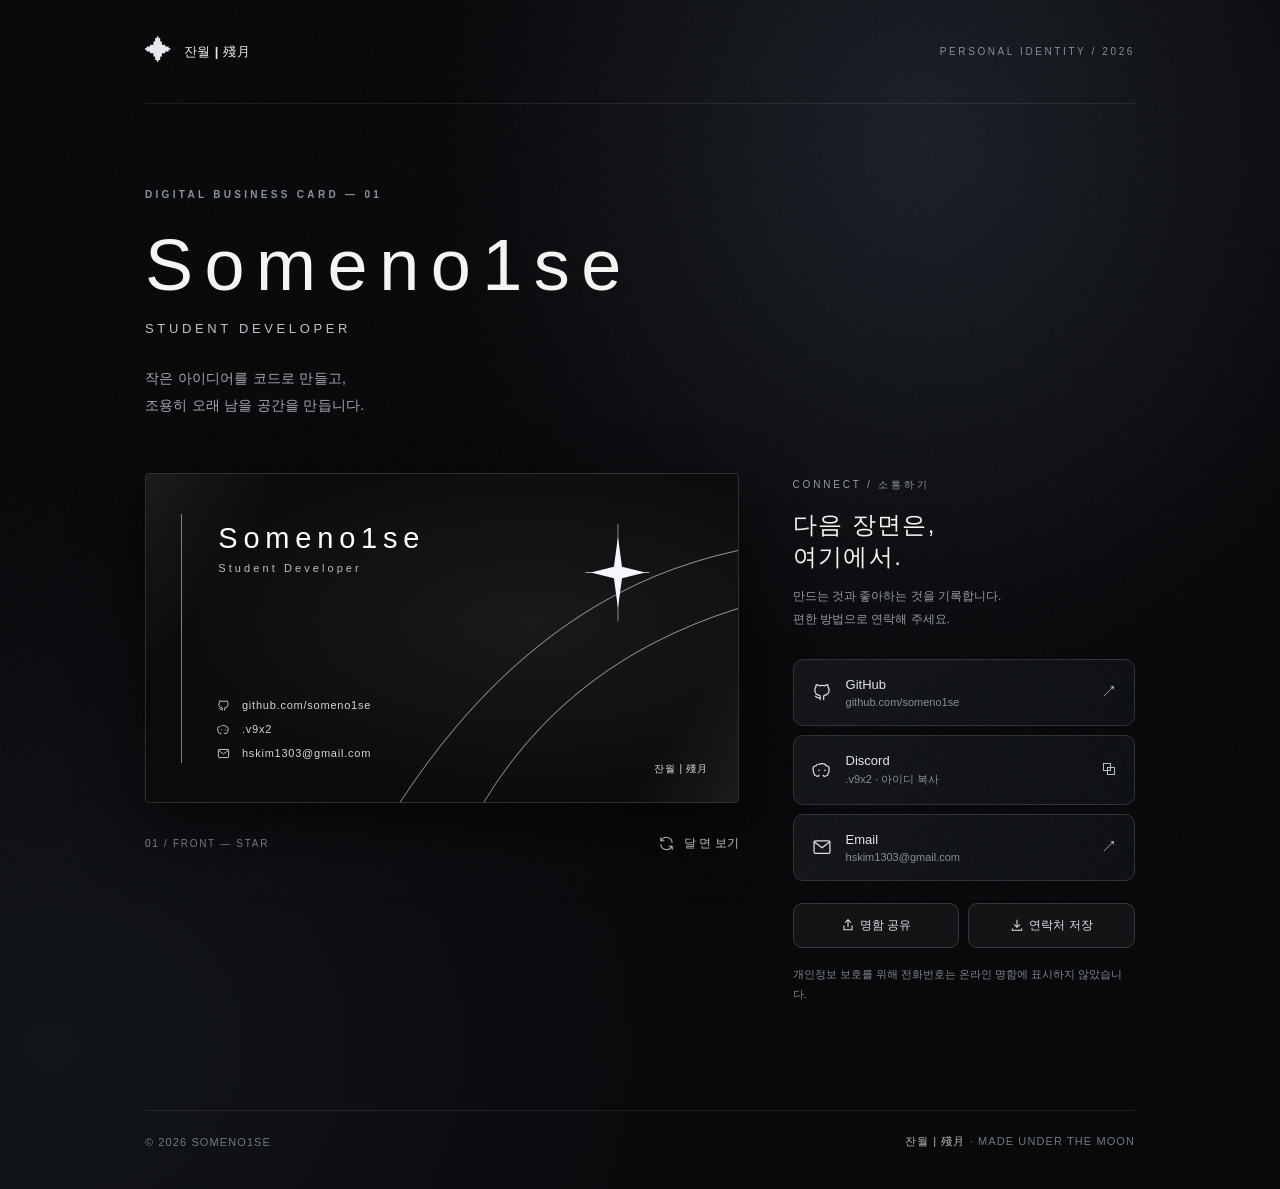
==== card/index.html @ 9a3f2626 "Add Someno1se moon-and-star digital business card" ====
<!doctype html>
<html lang="ko">
<head>
<meta charset="utf-8">
<meta name="viewport" content="width=device-width, initial-scale=1, viewport-fit=cover">
<meta name="theme-color" content="#08090b">
<meta name="description" content="Someno1se | Student Developer. 달빛 아래, 조용히 코드를 만듭니다.">
<meta property="og:type" content="website">
<meta property="og:title" content="Someno1se — Digital Card">
<meta property="og:description" content="Student Developer · 잔월 | 殘月">
<title>Someno1se · Digital Card</title>
<style>
:root{color-scheme:dark;--bg:#08090b;--panel:#111317;--ink:#f5f5f3;--soft:#a9aab0;--line:#303238}
*{box-sizing:border-box}
html{scroll-behavior:smooth}
body{margin:0;min-height:100vh;background:radial-gradient(ellipse at 72% 12%,#1c2027 0,transparent 37%),radial-gradient(ellipse at 4% 88%,#12151a 0,transparent 38%),var(--bg);color:var(--ink);font-family:-apple-system,BlinkMacSystemFont,"Apple SD Gothic Neo","Malgun Gothic",sans-serif;-webkit-font-smoothing:antialiased}
body:before{content:"";position:fixed;inset:0;pointer-events:none;opacity:.16;background-image:url("data:image/svg+xml,%3Csvg viewBox='0 0 180 180' xmlns='http://www.w3.org/2000/svg'%3E%3Cfilter id='n'%3E%3CfeTurbulence type='fractalNoise' baseFrequency='.9' numOctaves='3' stitchTiles='stitch'/%3E%3C/filter%3E%3Crect width='100%25' height='100%25' filter='url(%23n)' opacity='.12'/%3E%3C/svg%3E")}
a{color:inherit;text-decoration:none}
button{font:inherit}
.shell{max-width:1050px;margin:0 auto;padding:0 30px}
.site-head{height:104px;display:flex;align-items:center;justify-content:space-between;border-bottom:1px solid #ffffff16}
.brand{display:inline-flex;align-items:center;gap:11px;color:#e8e8e8;font-size:13px;font-weight:550;letter-spacing:.04em}
.brand .mark{color:#e7e9ee;font-size:27px;font-weight:300;line-height:1}
.head-tag{font-size:10px;letter-spacing:.26em;color:#898d97}
main{padding:85px 0 45px}
.overline{font-size:10px;letter-spacing:.33em;color:#8c929c;font-weight:600;margin:0 0 26px}
.heading{font-family:"Helvetica Neue",Arial,sans-serif;font-weight:300;letter-spacing:.16em;font-size:clamp(37px,6.8vw,72px);line-height:1.1;margin:0}
.role{margin:16px 0 0;font-size:13px;letter-spacing:.28em;color:#c0c2c8;font-weight:300}
.lead{margin:29px 0 0;color:#a4a8b0;font-size:14px;letter-spacing:.015em;line-height:1.9}
.layout{display:grid;grid-template-columns:minmax(0,1.3fr) minmax(280px,.75fr);align-items:start;gap:54px;margin-top:55px}
.stage{min-width:0}
.flip-card{display:block;position:relative;width:100%;aspect-ratio:1.8;perspective:1500px;background:none;border:0;padding:0;cursor:pointer;text-align:left;border-radius:5px;filter:drop-shadow(0 26px 32px #0009)}
.flip-card:focus-visible{outline:2px solid #c9d4e4;outline-offset:9px}
.card-inner{display:block;position:absolute;inset:0;transform-style:preserve-3d;transition:transform .85s cubic-bezier(.2,.75,.2,1)}
.flip-card.is-flipped .card-inner{transform:rotateY(180deg)}
.face{position:absolute;inset:0;overflow:hidden;display:block;background:#0d0e10;border:1px solid #2f3032;border-radius:4px;backface-visibility:hidden;-webkit-backface-visibility:hidden}
.face:after{content:"";pointer-events:none;position:absolute;inset:0;background:linear-gradient(125deg,#fff1 0,transparent 18%,transparent 86%,#fff1 100%)}
.star-face{padding:8% 8%;background:radial-gradient(ellipse at 65% 45%,#17191b,#0a0b0d 74%)}
.star-face .rail{position:absolute;left:6%;top:12%;height:76%;width:1px;background:#c4c6cc9e}
.star-face .name{display:block;margin-left:5%;font-size:clamp(15px,2.8vw,29px);letter-spacing:.2em;font-weight:350;position:relative;z-index:1}
.star-face .job{display:block;margin:7px 0 0 5%;font-size:clamp(7px,1.05vw,11px);letter-spacing:.28em;color:#bbbdc2;position:relative;z-index:1}
.small-contacts{position:absolute;left:12%;bottom:13%;display:flex;flex-direction:column;gap:clamp(6px,.85vw,12px);z-index:2;color:#d3d4d7;font-size:clamp(7px,1vw,11px);letter-spacing:.07em}
.small-contacts span{display:flex;align-items:center;gap:12px}
.small-contacts svg{width:13px;height:13px;stroke:#e0e1e4;fill:none;stroke-width:1.6}
.star-face .zanwol{position:absolute;right:5%;bottom:8%;font-size:clamp(7px,.85vw,10px);letter-spacing:.08em;color:#d7d6d5;z-index:3}
.orbits{position:absolute;right:-2%;top:5%;height:96%;width:65%;pointer-events:none}
.moon-face{transform:rotateY(180deg);background:#0b0c0e}
.moon-visual{position:absolute;right:-1%;top:-5%;height:112%;width:71%;overflow:visible}
.moon-face .corner{position:absolute;border-color:#d2d5da;width:22px;height:22px}
.moon-face .tl{top:8%;left:6%;border-top:1px solid;border-left:1px solid}
.moon-face .br{bottom:7%;right:5%;border-bottom:1px solid;border-right:1px solid}
.moon-face .moon-name{position:absolute;inset:0;display:flex;flex-direction:column;align-items:center;justify-content:center;gap:18px;z-index:2;font-family:"Helvetica Neue",Arial,sans-serif;font-size:clamp(23px,4.7vw,44px);font-weight:300;letter-spacing:.26em;padding-left:.2em;text-shadow:0 2px 13px #000}
.moon-face .moon-name:after{content:"";width:44px;height:1px;background:#edf0f3}
.flip-instruction{display:flex;justify-content:space-between;align-items:center;gap:10px;margin-top:24px;color:#989da7;font-size:12px;letter-spacing:.07em}
.flip-control{background:none;color:#e1e2e6;border:0;padding:8px 0;display:flex;align-items:center;gap:9px;cursor:pointer;font-size:12px}
.flip-control:hover{color:white}
.flip-control svg{width:17px;height:17px}
.side-label{font-size:10px;letter-spacing:.17em;color:#8e929a}
.contact-panel{padding-top:5px}
.mini-title{font-size:10px;letter-spacing:.28em;color:#969ca6;margin:0 0 17px}
.panel-title{font-size:24px;font-weight:400;letter-spacing:.06em;margin:0 0 12px}
.panel-desc{color:#979ba3;font-size:12px;line-height:1.85;margin:0 0 29px}
.contact-links{display:flex;flex-direction:column;gap:9px}
.contact-link{display:flex;align-items:center;gap:13px;padding:17px 17px;border:1px solid #30333a;border-radius:10px;background:linear-gradient(100deg,#191b20b5,#111317b5);text-align:left;color:#e4e6e8;cursor:pointer;width:100%;transition:border-color .25s,transform .25s,background .25s}
.contact-link:hover{border-color:#78808b;background:#21252a;transform:translateY(-1px)}
.contact-link:focus-visible,.share-row button:focus-visible{outline:2px solid #c3cbd7;outline-offset:3px}
.contact-link .icon{width:22px;height:22px;display:grid;place-items:center;color:#dedfe4}
.contact-link .icon svg{width:20px;height:20px;fill:none;stroke:currentColor;stroke-width:1.5;stroke-linecap:round;stroke-linejoin:round}
.contact-link .desc{flex:1;min-width:0}
.contact-link .main{display:block;font-size:13px;font-weight:500}
.contact-link .sub{display:block;font-size:11px;margin-top:4px;color:#898e98;word-break:break-all}
.contact-link .arrow{color:#b9bdc6;font-size:16px}
.share-row{display:flex;gap:9px;margin-top:22px}
.share-row button{flex:1;border:1px solid #343840;border-radius:9px;background:#ffffff0b;color:#dedfe5;padding:13px 10px;font-size:12px;cursor:pointer}
.share-row button:hover{background:#ffffff16}
.share-row button svg{width:14px;height:14px;margin-right:5px;vertical-align:-3px;stroke:currentColor;fill:none;stroke-width:1.8}
.note{font-size:11px;line-height:1.8;color:#7f858e;margin-top:17px}
.footer{border-top:1px solid #ffffff16;margin-top:50px;padding:23px 0 40px;display:flex;align-items:center;justify-content:space-between;gap:12px;color:#727982;font-size:11px;letter-spacing:.1em}
.footer strong{font-weight:400;color:#b8babe}
#toast{position:fixed;bottom:calc(26px + env(safe-area-inset-bottom));left:50%;transform:translate(-50%,15px);background:#f0f0f0;color:#1a1c20;border-radius:100px;padding:12px 20px;font-size:12px;opacity:0;pointer-events:none;transition:opacity .25s,transform .25s;z-index:10;white-space:nowrap;box-shadow:0 14px 35px #0008}
#toast.show{opacity:1;transform:translate(-50%,0)}
@media(max-width:760px){.shell{padding:0 22px}.site-head{height:72px}.head-tag{font-size:9px}.brand{font-size:12px}main{padding-top:60px}.heading{font-size:clamp(34px,8vw,53px)}.role{font-size:12px}.layout{display:flex;flex-direction:column;gap:43px;margin-top:42px}.stage,.contact-panel{width:100%}.panel-title{font-size:23px}.star-face .name{font-size:clamp(17px,5.2vw,30px)}.star-face .job{font-size:clamp(7px,2.2vw,11px)}.small-contacts{font-size:clamp(7px,1.9vw,11px)}.moon-face .moon-name{font-size:clamp(21px,5.3vw,34px)}.footer{margin-top:35px}.overline{font-size:9px}}
@media(max-width:380px){.shell{padding:0 16px}.heading{letter-spacing:.115em}.small-contacts{gap:5px}.small-contacts span{gap:7px}.small-contacts svg{height:11px;width:11px}.moon-face .moon-name{letter-spacing:.2em}}
@media(prefers-reduced-motion:reduce){*,*:before,*:after{scroll-behavior:auto!important;transition:none!important;animation:none!important}}
</style>
</head>
<body>
<svg style="position:absolute;width:0;height:0;overflow:hidden" xmlns="http://www.w3.org/2000/svg" aria-hidden="true">
<defs>
<symbol id="github" viewBox="0 0 24 24"><path d="M9 19c-4 .8-4-2-5-2m10 4v-3.2c0-.9.2-1.4.5-1.8 3.4-.3 6-1.7 6-6.5 0-1.4-.5-2.5-1.3-3.5.1-.9 0-1.8-.3-2.7 0 0-1.2-.4-3.5 1.3a12 12 0 0 0-6.8 0C6.3 2.9 5 3.3 5 3.3c-.3.9-.4 1.8-.3 2.7A5.5 5.5 0 0 0 3.4 9.5c0 4.8 2.6 6.2 6 6.5.4.4.5 1 .5 1.8V21"/></symbol>
<symbol id="discord" viewBox="0 0 24 24"><path d="M8 5.3c2.3-1 5.7-1 8 0l.8 1.4c1.7.5 2.7 1 3.5 1.6.6 3.2.1 6.7-1.5 9.7-1.4 1-2.8 1.6-4.3 1.8l-.9-1.4m-5.3 0-.9 1.4C5.9 19.6 4.5 19 3.1 18 1.5 15 1 11.5 1.6 8.3c.8-.6 1.8-1.1 3.5-1.6L6 5.3"/><circle cx="8.5" cy="12.4" r="1" fill="currentColor" stroke="none"/><circle cx="15.5" cy="12.4" r="1" fill="currentColor" stroke="none"/></symbol>
<symbol id="mail" viewBox="0 0 24 24"><rect x="2.5" y="4.5" width="19" height="15" rx="1.5"/><path d="m3 6 9 7 9-7"/></symbol>
<symbol id="share" viewBox="0 0 24 24"><path d="M12 16V3m-5 5 5-5 5 5M5 13v7h14v-7"/></symbol>
<symbol id="download" viewBox="0 0 24 24"><path d="M12 3v13m-5-5 5 5 5-5M4 18v3h16v-3"/></symbol>
<symbol id="turn" viewBox="0 0 24 24"><path d="M20 11a8 8 0 0 0-14-5L4 8m0-5v5h5M4 13a8 8 0 0 0 14 5l2-2m0 5v-5h-5"/></symbol>
</defs>
</svg>
<div class="shell">
<header class="site-head">
<a class="brand" href="https://github.com/someno1se" aria-label="Someno1se GitHub"><span class="mark">✦</span><span>잔월 <span aria-hidden="true">|</span> 殘月</span></a>
<span class="head-tag">PERSONAL IDENTITY / 2026</span>
</header>
<main>
<p class="overline">DIGITAL BUSINESS CARD — 01</p>
<h1 class="heading">Someno1se</h1>
<p class="role">STUDENT DEVELOPER</p>
<p class="lead">작은 아이디어를 코드로 만들고,<br>조용히 오래 남을 공간을 만듭니다.</p>
<div class="layout">
<section class="stage" aria-label="뒤집을 수 있는 달과 별 명함">
<button class="flip-card" id="card" type="button" aria-label="명함 뒤집기: 현재 앞면, 별과 연락처" aria-pressed="false">
<span class="card-inner">
<span class="face star-face">
<span class="rail"></span>
<span class="name">Someno1se</span>
<span class="job">Student Developer</span>
<svg class="orbits" viewBox="0 0 380 220" preserveAspectRatio="none" aria-hidden="true"><path d="M28 225 Q174 62 396 38M109 228Q200 112 399 76" stroke="#c2c5cc" stroke-width=".7" fill="none" opacity=".75"/><path d="M246 53l4-21 4 21 23 4-23 4-4 21-4-21-23-4z" fill="#f5f6fa"/><path d="M218 57H281M250 23V91" stroke="#fafaff" stroke-width=".75" opacity=".65"/></svg>
<span class="small-contacts">
<span><svg><use href="#github"/></svg> github.com/someno1se</span>
<span><svg><use href="#discord"/></svg> .v9x2</span>
<span><svg><use href="#mail"/></svg> hskim1303@gmail.com</span>
</span>
<span class="zanwol">잔월 | 殘月</span>
</span>
<span class="face moon-face">
<svg class="moon-visual" viewBox="0 0 600 490" aria-hidden="true">
<defs>
<radialGradient id="moonshade" cx="82%" cy="47%" r="70%"><stop offset="0" stop-color="#9c9da1"/><stop offset=".46" stop-color="#53565e"/><stop offset=".8" stop-color="#17191c"/><stop offset="1" stop-color="#090a0c"/></radialGradient>
<linearGradient id="rim" x1="0" y1="1" x2=".92" y2=".2"><stop offset="0" stop-color="#111316"/><stop offset=".53" stop-color="#8c8e96"/><stop offset="1" stop-color="#f0f3fa"/></linearGradient>
<filter id="terrain"><feTurbulence type="fractalNoise" baseFrequency=".06" numOctaves="5" seed="8" result="noise"/><feColorMatrix in="noise" type="saturate" values="0" result="gray"/><feComposite operator="in" in="gray" in2="SourceGraphic"/></filter>
<clipPath id="disc"><circle cx="287" cy="253" r="260"/></clipPath>
</defs>
<circle cx="287" cy="253" r="260" fill="url(#moonshade)"/>
<g clip-path="url(#disc)" opacity=".15"><rect x="-20" y="-20" width="650" height="600" filter="url(#terrain)" fill="#d4d7dc"/></g>
<path d="M202-6 C442-26 587 156 541 354C527 430 477 481 414 519" fill="none" stroke="url(#rim)" stroke-width="5" opacity=".9"/>
<ellipse cx="505" cy="110" rx="40" ry="24" fill="#777980" opacity=".1" transform="rotate(25 505 110)"/>
<ellipse cx="466" cy="185" rx="24" ry="17" fill="#24262a" opacity=".28"/>
<ellipse cx="494" cy="270" rx="36" ry="16" fill="#a0a1a6" opacity=".09" transform="rotate(36 494 270)"/>
<circle cx="475" cy="147" r="10" fill="#0f1114" opacity=".18"/>
</svg>
<span class="corner tl"></span><span class="corner br"></span>
<span class="moon-name">Someno1se</span>
</span>
</span>
</button>
<div class="flip-instruction"><span class="side-label" id="side-label">01 / FRONT — STAR</span><button class="flip-control" id="flip-control" type="button"><svg fill="none" stroke="currentColor" stroke-width="1.5"><use href="#turn"/></svg><span id="flip-text">달 면 보기</span></button></div>
</section>
<aside class="contact-panel">
<p class="mini-title">CONNECT / 소통하기</p>
<h2 class="panel-title">다음 장면은,<br>여기에서.</h2>
<p class="panel-desc">만드는 것과 좋아하는 것을 기록합니다.<br>편한 방법으로 연락해 주세요.</p>
<div class="contact-links">
<a class="contact-link" href="https://github.com/someno1se" target="_blank" rel="noopener noreferrer"><span class="icon"><svg><use href="#github"/></svg></span><span class="desc"><span class="main">GitHub</span><span class="sub">github.com/someno1se</span></span><span class="arrow" aria-hidden="true">↗</span></a>
<button class="contact-link" type="button" id="copy-discord"><span class="icon"><svg><use href="#discord"/></svg></span><span class="desc"><span class="main">Discord</span><span class="sub">.v9x2 · 아이디 복사</span></span><span class="arrow" aria-hidden="true">⧉</span></button>
<a class="contact-link" href="mailto:hskim1303@gmail.com"><span class="icon"><svg><use href="#mail"/></svg></span><span class="desc"><span class="main">Email</span><span class="sub">hskim1303@gmail.com</span></span><span class="arrow" aria-hidden="true">↗</span></a>
</div>
<div class="share-row"><button type="button" id="share"><svg><use href="#share"/></svg>명함 공유</button><button type="button" id="save"><svg><use href="#download"/></svg>연락처 저장</button></div>
<p class="note">개인정보 보호를 위해 전화번호는 온라인 명함에 표시하지 않았습니다.</p>
</aside>
</div>
</main>
<footer class="footer"><span>© 2026 SOMENO1SE</span><span><strong>잔월 | 殘月</strong> · MADE UNDER THE MOON</span></footer>
</div>
<div id="toast" role="status" aria-live="polite"></div>
<script>
(function(){
"use strict";
const card=document.getElementById("card"),flip=document.getElementById("flip-control"),label=document.getElementById("side-label"),flipText=document.getElementById("flip-text"),toast=document.getElementById("toast");
let noticeTimer;
function notify(message){toast.textContent=message;toast.classList.add("show");clearTimeout(noticeTimer);noticeTimer=setTimeout(function(){toast.classList.remove("show")},2500)}
function toggle(){const turned=card.classList.toggle("is-flipped");card.setAttribute("aria-pressed",String(turned));card.setAttribute("aria-label",turned?"명함 뒤집기: 현재 뒷면, 달과 로고":"명함 뒤집기: 현재 앞면, 별과 연락처");label.textContent=turned?"02 / BACK — MOON":"01 / FRONT — STAR";flipText.textContent=turned?"별 면 보기":"달 면 보기"}
card.addEventListener("click",toggle);flip.addEventListener("click",toggle);
async function copy(value,message){try{if(navigator.clipboard&&window.isSecureContext){await navigator.clipboard.writeText(value)}else{const area=document.createElement("textarea");area.value=value;area.style.cssText="position:fixed;opacity:0";document.body.append(area);area.select();if(!document.execCommand("copy"))throw Error("copy failed");area.remove()}notify(message)}catch(e){notify("복사 실패 · 직접 선택해서 복사해 주세요")}}
document.getElementById("copy-discord").addEventListener("click",function(){copy(".v9x2","Discord 아이디를 복사했어요")});
document.getElementById("share").addEventListener("click",async function(){const url=location.protocol==="https:"||location.protocol==="http:"?location.href:"https://github.com/someno1se";if(navigator.share){try{await navigator.share({title:"Someno1se | Digital Card",text:"Student Developer · 잔월 | 殘月",url:url})}catch(e){if(e.name!=="AbortError")copy(url,"명함 주소를 복사했어요")}}else{copy(url,"명함 주소를 복사했어요")}});
document.getElementById("save").addEventListener("click",function(){const vcard=["BEGIN:VCARD","VERSION:3.0","FN:Someno1se","TITLE:Student Developer","EMAIL:hskim1303@gmail.com","URL:https://github.com/someno1se","NOTE:Discord .v9x2 / 잔월 | 殘月","END:VCARD"].join("\r\n");const url=URL.createObjectURL(new Blob([vcard],{type:"text/vcard;charset=utf-8"}));const a=document.createElement("a");a.href=url;a.download="Someno1se.vcf";document.body.append(a);a.click();a.remove();setTimeout(function(){URL.revokeObjectURL(url)},1000);notify("연락처 파일을 저장했어요")});
})();
</script>
</body>
</html>
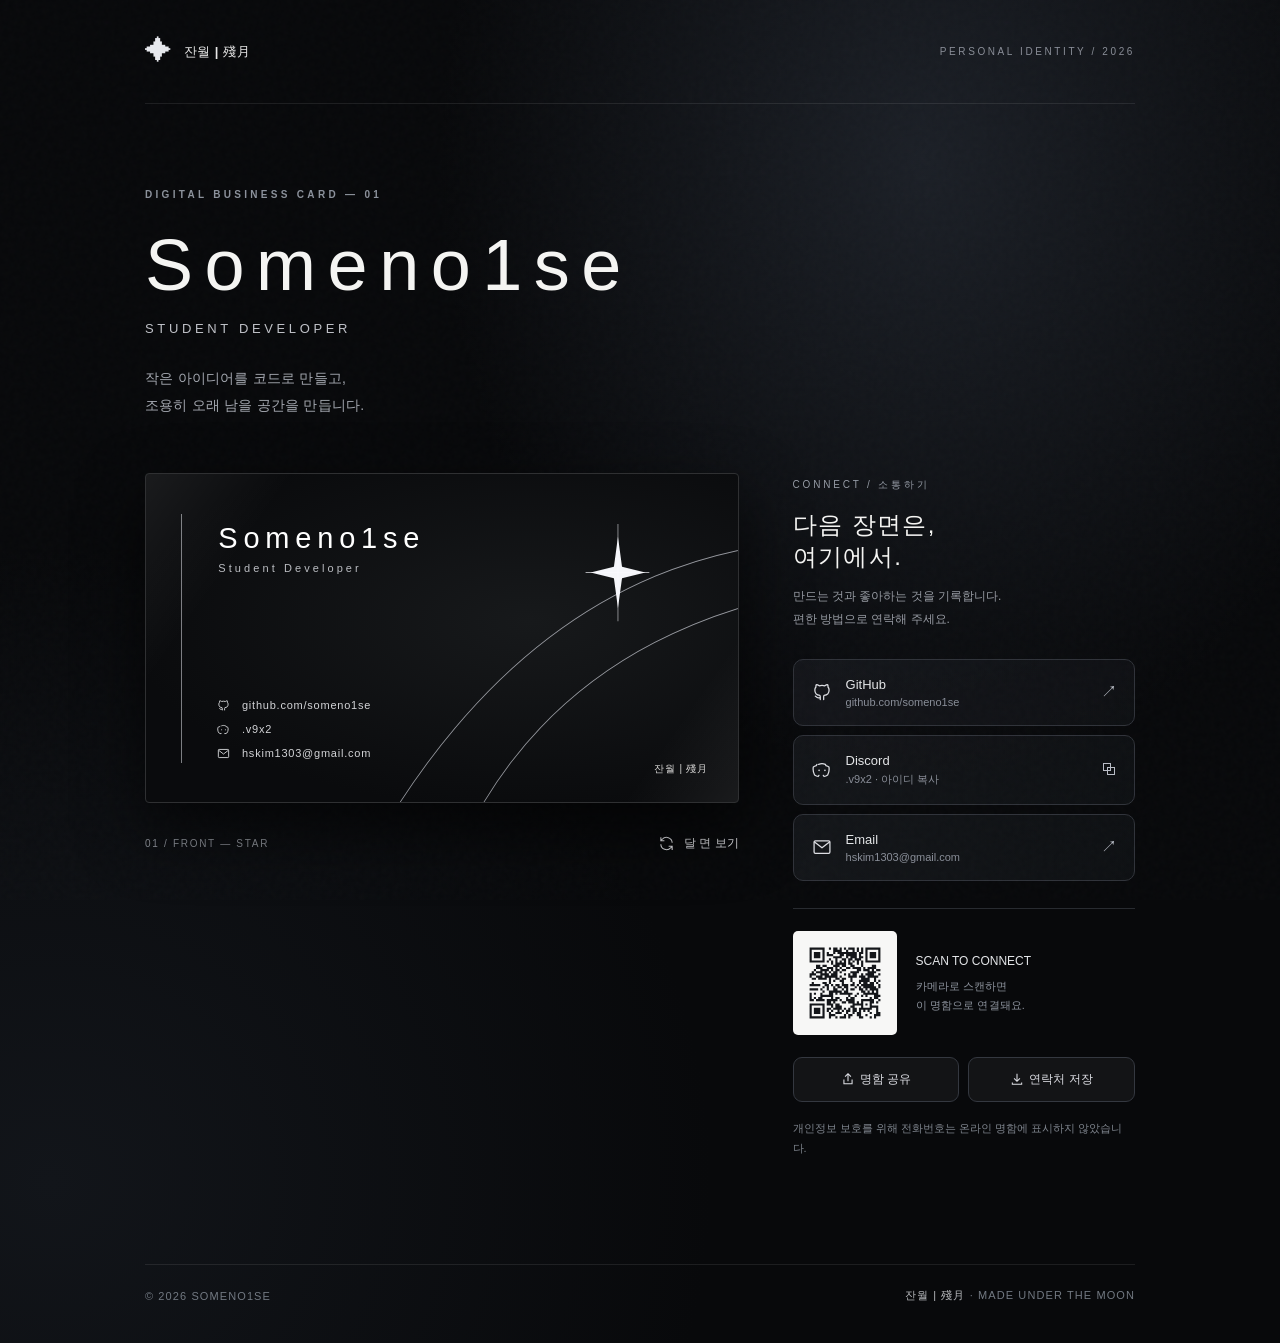
==== commit d8823ab5: "Add offline share QR to Someno1se digital card" ====
--- a/card/index.html
+++ b/card/index.html
@@ -82,6 +82,14 @@
 @media(max-width:760px){.shell{padding:0 22px}.site-head{height:72px}.head-tag{font-size:9px}.brand{font-size:12px}main{padding-top:60px}.heading{font-size:clamp(34px,8vw,53px)}.role{font-size:12px}.layout{display:flex;flex-direction:column;gap:43px;margin-top:42px}.stage,.contact-panel{width:100%}.panel-title{font-size:23px}.star-face .name{font-size:clamp(17px,5.2vw,30px)}.star-face .job{font-size:clamp(7px,2.2vw,11px)}.small-contacts{font-size:clamp(7px,1.9vw,11px)}.moon-face .moon-name{font-size:clamp(21px,5.3vw,34px)}.footer{margin-top:35px}.overline{font-size:9px}}
 @media(max-width:380px){.shell{padding:0 16px}.heading{letter-spacing:.115em}.small-contacts{gap:5px}.small-contacts span{gap:7px}.small-contacts svg{height:11px;width:11px}.moon-face .moon-name{letter-spacing:.2em}}
 @media(prefers-reduced-motion:reduce){*,*:before,*:after{scroll-behavior:auto!important;transition:none!important;animation:none!important}}
+
+.qr-wrap{margin-top:27px;display:flex;gap:19px;align-items:center;border-top:1px solid #282b30;padding-top:22px}
+.qr-frame{flex:none;width:104px;height:104px;background:#f7f7f6;border-radius:5px;padding:8px}
+.qr-frame svg{width:100%;height:100%;display:block}
+.qr-copy{font-size:12px;color:#e4e6e9;line-height:1.75}
+.qr-copy small{display:block;margin-top:5px;font-size:11px;color:#8e949e;letter-spacing:.01em}
+@media(max-width:760px){.qr-frame{width:96px;height:96px}}
+
 </style>
 </head>
 <body>
@@ -153,6 +161,7 @@
 <button class="contact-link" type="button" id="copy-discord"><span class="icon"><svg><use href="#discord"/></svg></span><span class="desc"><span class="main">Discord</span><span class="sub">.v9x2 · 아이디 복사</span></span><span class="arrow" aria-hidden="true">⧉</span></button>
 <a class="contact-link" href="mailto:hskim1303@gmail.com"><span class="icon"><svg><use href="#mail"/></svg></span><span class="desc"><span class="main">Email</span><span class="sub">hskim1303@gmail.com</span></span><span class="arrow" aria-hidden="true">↗</span></a>
 </div>
+<div class="qr-wrap"><div class="qr-frame"><svg id="card-qr" viewBox="-4 -4 41 41" role="img" aria-label="온라인 명함 바로가기 QR 코드"><rect x="-4" y="-4" width="41" height="41" fill="#f7f7f6"/><path id="qr-path" fill="#14161a"/></svg></div><div class="qr-copy">SCAN TO CONNECT<small>카메라로 스캔하면<br>이 명함으로 연결돼요.</small></div></div>
 <div class="share-row"><button type="button" id="share"><svg><use href="#share"/></svg>명함 공유</button><button type="button" id="save"><svg><use href="#download"/></svg>연락처 저장</button></div>
 <p class="note">개인정보 보호를 위해 전화번호는 온라인 명함에 표시하지 않았습니다.</p>
 </aside>
@@ -170,6 +179,12 @@
 function toggle(){const turned=card.classList.toggle("is-flipped");card.setAttribute("aria-pressed",String(turned));card.setAttribute("aria-label",turned?"명함 뒤집기: 현재 뒷면, 달과 로고":"명함 뒤집기: 현재 앞면, 별과 연락처");label.textContent=turned?"02 / BACK — MOON":"01 / FRONT — STAR";flipText.textContent=turned?"별 면 보기":"달 면 보기"}
 card.addEventListener("click",toggle);flip.addEventListener("click",toggle);
 async function copy(value,message){try{if(navigator.clipboard&&window.isSecureContext){await navigator.clipboard.writeText(value)}else{const area=document.createElement("textarea");area.value=value;area.style.cssText="position:fixed;opacity:0";document.body.append(area);area.select();if(!document.execCommand("copy"))throw Error("copy failed");area.remove()}notify(message)}catch(e){notify("복사 실패 · 직접 선택해서 복사해 주세요")}}
+
+const qrRows="1fcb5757f,1043c9541,1752ffb5d,175c6fa5d,1743cbb5d,104936e41,1fd55557f,0005f6500,0363b310c,039d4debc,04f5b06eb,0bab43c3c,1cf715979,13bf47bbe,0de9b21e4,000a623e5,0868212da,1f35bb5f9,0052d8afd,1e932b35e,004fd81aa,148d7e4fe,10fc04947,15858b016,1bdf4f1f9,001a3751a,1fdd81f50,1045c311e,175bd5bf2,1754adaa2,1749c9613,104e16647,1fc974314".split(",");
+const qrPath=[];
+for(let y=0;y<qrRows.length;y++){const value=BigInt("0x"+qrRows[y]);for(let x=0;x<33;x++){if((value>>BigInt(32-x))&1n)qrPath.push("M"+x+" "+y+"h1v1h-1z")}}
+document.getElementById("qr-path").setAttribute("d",qrPath.join(""));
+
 document.getElementById("copy-discord").addEventListener("click",function(){copy(".v9x2","Discord 아이디를 복사했어요")});
 document.getElementById("share").addEventListener("click",async function(){const url=location.protocol==="https:"||location.protocol==="http:"?location.href:"https://github.com/someno1se";if(navigator.share){try{await navigator.share({title:"Someno1se | Digital Card",text:"Student Developer · 잔월 | 殘月",url:url})}catch(e){if(e.name!=="AbortError")copy(url,"명함 주소를 복사했어요")}}else{copy(url,"명함 주소를 복사했어요")}});
 document.getElementById("save").addEventListener("click",function(){const vcard=["BEGIN:VCARD","VERSION:3.0","FN:Someno1se","TITLE:Student Developer","EMAIL:hskim1303@gmail.com","URL:https://github.com/someno1se","NOTE:Discord .v9x2 / 잔월 | 殘月","END:VCARD"].join("\r\n");const url=URL.createObjectURL(new Blob([vcard],{type:"text/vcard;charset=utf-8"}));const a=document.createElement("a");a.href=url;a.download="Someno1se.vcf";document.body.append(a);a.click();a.remove();setTimeout(function(){URL.revokeObjectURL(url)},1000);notify("연락처 파일을 저장했어요")});
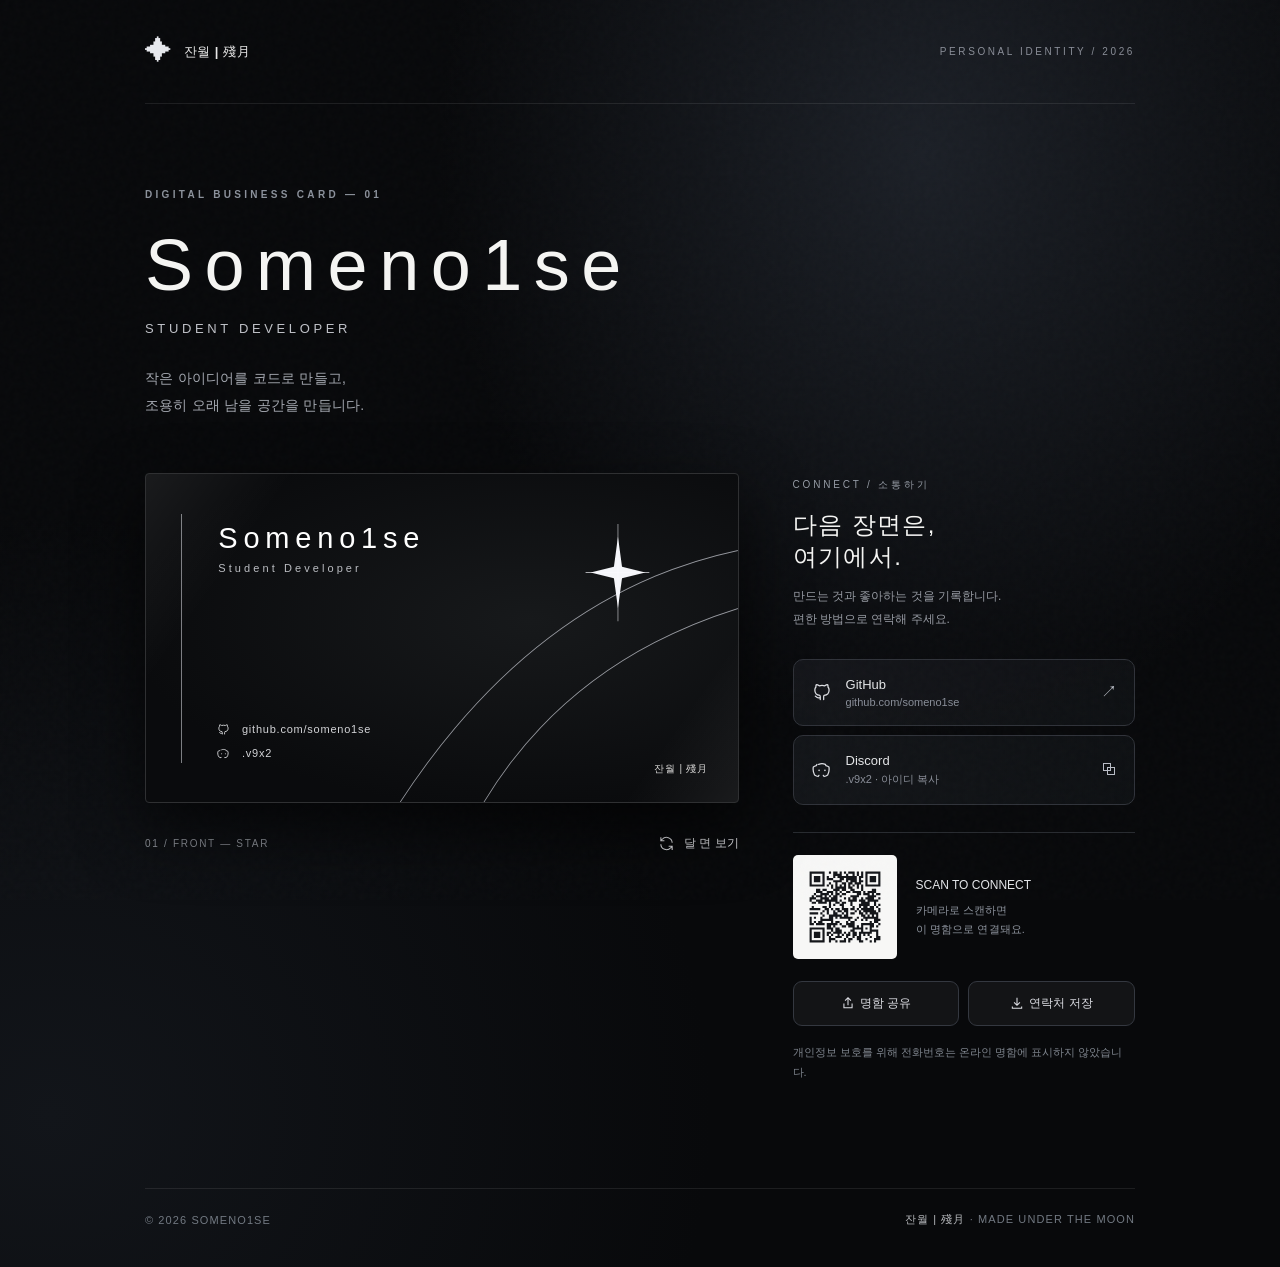
==== commit 574527ea: "Remove email details from digital business card" ====
--- a/card/index.html
+++ b/card/index.html
@@ -97,7 +97,7 @@
 <defs>
 <symbol id="github" viewBox="0 0 24 24"><path d="M9 19c-4 .8-4-2-5-2m10 4v-3.2c0-.9.2-1.4.5-1.8 3.4-.3 6-1.7 6-6.5 0-1.4-.5-2.5-1.3-3.5.1-.9 0-1.8-.3-2.7 0 0-1.2-.4-3.5 1.3a12 12 0 0 0-6.8 0C6.3 2.9 5 3.3 5 3.3c-.3.9-.4 1.8-.3 2.7A5.5 5.5 0 0 0 3.4 9.5c0 4.8 2.6 6.2 6 6.5.4.4.5 1 .5 1.8V21"/></symbol>
 <symbol id="discord" viewBox="0 0 24 24"><path d="M8 5.3c2.3-1 5.7-1 8 0l.8 1.4c1.7.5 2.7 1 3.5 1.6.6 3.2.1 6.7-1.5 9.7-1.4 1-2.8 1.6-4.3 1.8l-.9-1.4m-5.3 0-.9 1.4C5.9 19.6 4.5 19 3.1 18 1.5 15 1 11.5 1.6 8.3c.8-.6 1.8-1.1 3.5-1.6L6 5.3"/><circle cx="8.5" cy="12.4" r="1" fill="currentColor" stroke="none"/><circle cx="15.5" cy="12.4" r="1" fill="currentColor" stroke="none"/></symbol>
-<symbol id="mail" viewBox="0 0 24 24"><rect x="2.5" y="4.5" width="19" height="15" rx="1.5"/><path d="m3 6 9 7 9-7"/></symbol>
+
 <symbol id="share" viewBox="0 0 24 24"><path d="M12 16V3m-5 5 5-5 5 5M5 13v7h14v-7"/></symbol>
 <symbol id="download" viewBox="0 0 24 24"><path d="M12 3v13m-5-5 5 5 5-5M4 18v3h16v-3"/></symbol>
 <symbol id="turn" viewBox="0 0 24 24"><path d="M20 11a8 8 0 0 0-14-5L4 8m0-5v5h5M4 13a8 8 0 0 0 14 5l2-2m0 5v-5h-5"/></symbol>
@@ -125,7 +125,7 @@
 <span class="small-contacts">
 <span><svg><use href="#github"/></svg> github.com/someno1se</span>
 <span><svg><use href="#discord"/></svg> .v9x2</span>
-<span><svg><use href="#mail"/></svg> hskim1303@gmail.com</span>
+
 </span>
 <span class="zanwol">잔월 | 殘月</span>
 </span>
@@ -159,7 +159,7 @@
 <div class="contact-links">
 <a class="contact-link" href="https://github.com/someno1se" target="_blank" rel="noopener noreferrer"><span class="icon"><svg><use href="#github"/></svg></span><span class="desc"><span class="main">GitHub</span><span class="sub">github.com/someno1se</span></span><span class="arrow" aria-hidden="true">↗</span></a>
 <button class="contact-link" type="button" id="copy-discord"><span class="icon"><svg><use href="#discord"/></svg></span><span class="desc"><span class="main">Discord</span><span class="sub">.v9x2 · 아이디 복사</span></span><span class="arrow" aria-hidden="true">⧉</span></button>
-<a class="contact-link" href="mailto:hskim1303@gmail.com"><span class="icon"><svg><use href="#mail"/></svg></span><span class="desc"><span class="main">Email</span><span class="sub">hskim1303@gmail.com</span></span><span class="arrow" aria-hidden="true">↗</span></a>
+
 </div>
 <div class="qr-wrap"><div class="qr-frame"><svg id="card-qr" viewBox="-4 -4 41 41" role="img" aria-label="온라인 명함 바로가기 QR 코드"><rect x="-4" y="-4" width="41" height="41" fill="#f7f7f6"/><path id="qr-path" fill="#14161a"/></svg></div><div class="qr-copy">SCAN TO CONNECT<small>카메라로 스캔하면<br>이 명함으로 연결돼요.</small></div></div>
 <div class="share-row"><button type="button" id="share"><svg><use href="#share"/></svg>명함 공유</button><button type="button" id="save"><svg><use href="#download"/></svg>연락처 저장</button></div>
@@ -187,7 +187,7 @@
 
 document.getElementById("copy-discord").addEventListener("click",function(){copy(".v9x2","Discord 아이디를 복사했어요")});
 document.getElementById("share").addEventListener("click",async function(){const url=location.protocol==="https:"||location.protocol==="http:"?location.href:"https://github.com/someno1se";if(navigator.share){try{await navigator.share({title:"Someno1se | Digital Card",text:"Student Developer · 잔월 | 殘月",url:url})}catch(e){if(e.name!=="AbortError")copy(url,"명함 주소를 복사했어요")}}else{copy(url,"명함 주소를 복사했어요")}});
-document.getElementById("save").addEventListener("click",function(){const vcard=["BEGIN:VCARD","VERSION:3.0","FN:Someno1se","TITLE:Student Developer","EMAIL:hskim1303@gmail.com","URL:https://github.com/someno1se","NOTE:Discord .v9x2 / 잔월 | 殘月","END:VCARD"].join("\r\n");const url=URL.createObjectURL(new Blob([vcard],{type:"text/vcard;charset=utf-8"}));const a=document.createElement("a");a.href=url;a.download="Someno1se.vcf";document.body.append(a);a.click();a.remove();setTimeout(function(){URL.revokeObjectURL(url)},1000);notify("연락처 파일을 저장했어요")});
+document.getElementById("save").addEventListener("click",function(){const vcard=["BEGIN:VCARD","VERSION:3.0","FN:Someno1se","TITLE:Student Developer","URL:https://github.com/someno1se","NOTE:Discord .v9x2 / 잔월 | 殘月","END:VCARD"].join("\r\n");const url=URL.createObjectURL(new Blob([vcard],{type:"text/vcard;charset=utf-8"}));const a=document.createElement("a");a.href=url;a.download="Someno1se.vcf";document.body.append(a);a.click();a.remove();setTimeout(function(){URL.revokeObjectURL(url)},1000);notify("연락처 파일을 저장했어요")});
 })();
 </script>
 </body>
